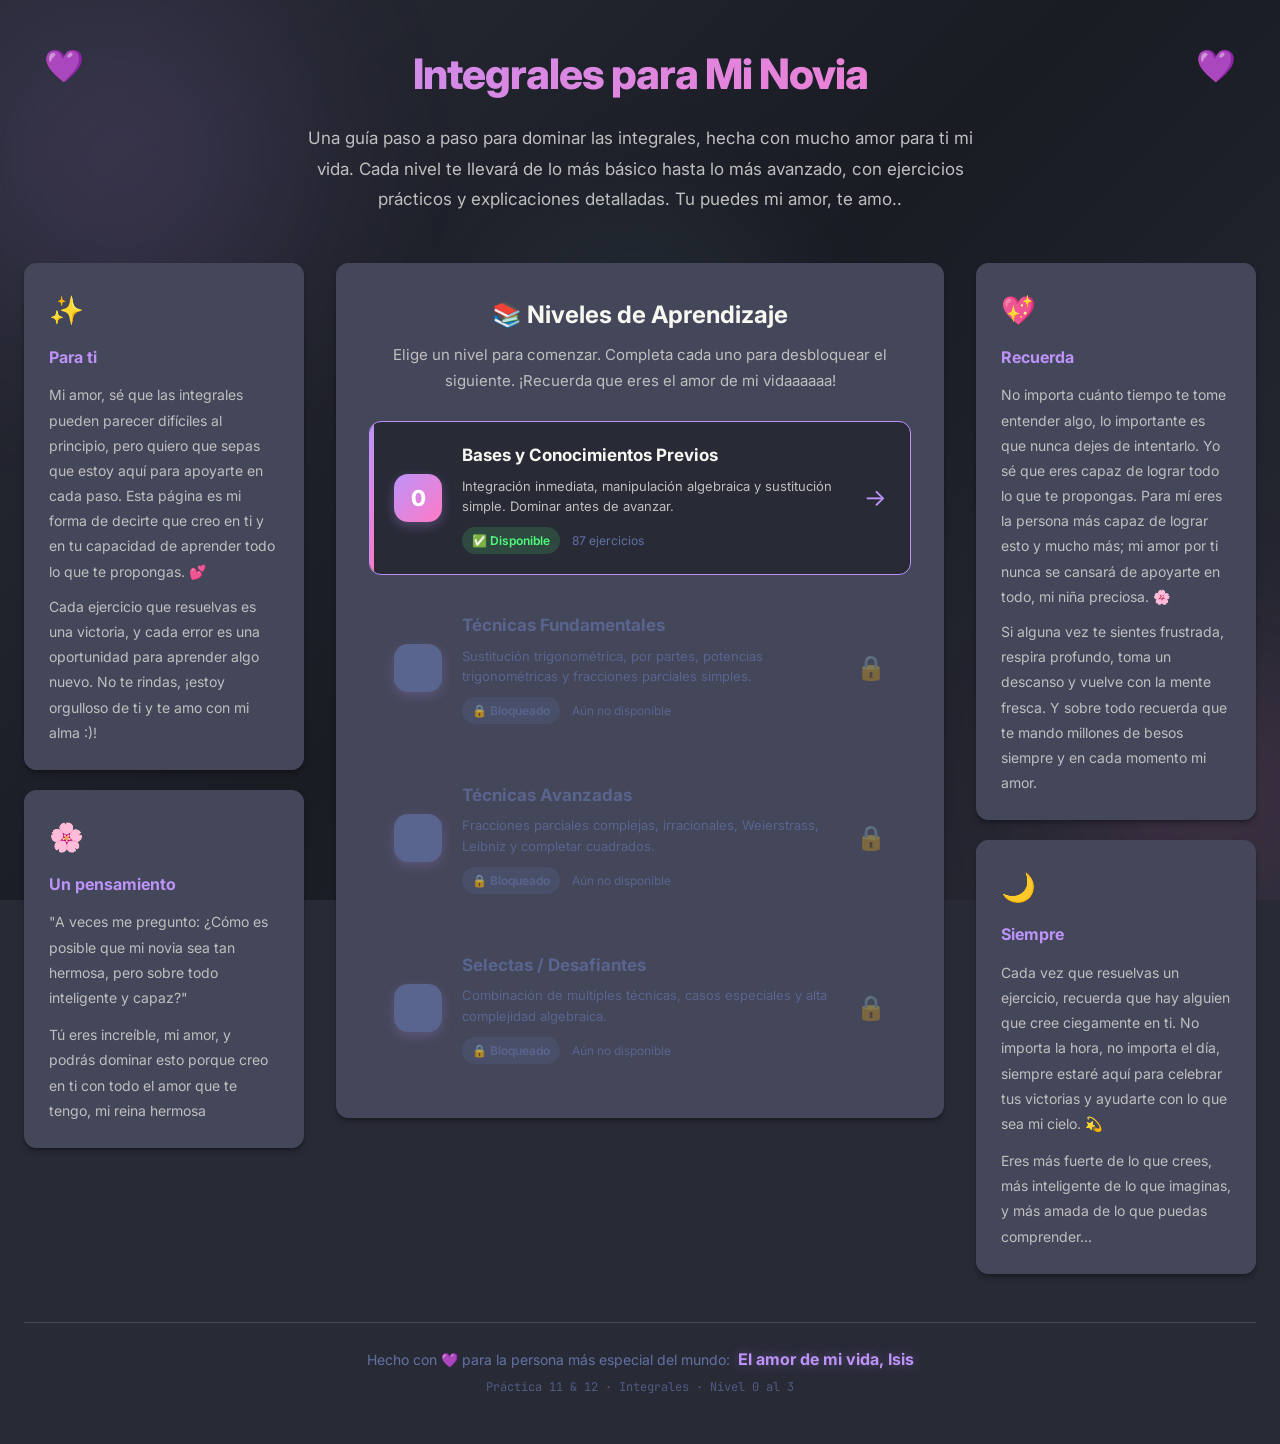
==== index.html @ 2cba355b "v1 de la web completa" ====
<!DOCTYPE html>
<html lang="es">
<head>
  <meta charset="UTF-8">
  <meta name="viewport" content="width=device-width, initial-scale=1.0">
  <title>Integrales — Para Mi Novia ❤️</title>

  <link href="https://fonts.googleapis.com/css2?family=Inter:wght@300;400;500;600;700&family=JetBrains+Mono:wght@400;500&display=swap" rel="stylesheet">
  <link rel="stylesheet" href="styles.css">
</head>
<body>

  <!-- FONDO ANIMADO -->
  <div class="gradient-bg" id="gradientBg">
    <div class="orb orb-1"></div>
    <div class="orb orb-2"></div>
    <div class="orb orb-3"></div>
  </div>

  <div class="container">

    <!-- HEADER -->
    <header class="main-header">
      <div class="heart-float">💜</div>
      <h1 class="main-title">Integrales para Mi Novia</h1>
      <p class="main-subtitle">
        <!-- EDITAR AQUÍ: Subtítulo / descripción general -->
        Una guía paso a paso para dominar las integrales, hecha con mucho amor para ti mi vida.
        Cada nivel te llevará de lo más básico hasta lo más avanzado, con ejercicios prácticos 
        y explicaciones detalladas. Tu puedes mi amor, te amo..
      </p>
      <div class="heart-float heart-right">💜</div>
    </header>

    <!-- CONTENIDO PRINCIPAL: 3 COLUMNAS -->
    <div class="main-content">

      <!-- COLUMNA IZQUIERDA: Mensajes personales -->
      <aside class="side-column left-column">
        <div class="side-card">
          <div class="side-icon">✨</div>
          <h3 class="side-title">Para ti</h3>
          <div class="side-text">
            <!-- EDITAR AQUÍ: Primer mensaje personal izquierdo -->
            <p>
              Mi amor, sé que las integrales pueden parecer difíciles al principio, 
              pero quiero que sepas que estoy aquí para apoyarte en cada paso. 
              Esta página es mi forma de decirte que creo en ti y en tu capacidad 
              de aprender todo lo que te propongas. 💕
            </p>
            <p>
              Cada ejercicio que resuelvas es una victoria, y cada error es una 
              oportunidad para aprender algo nuevo. No te rindas, ¡estoy orgulloso de ti y te amo con mi alma :)!
            </p>
          </div>
        </div>

        <div class="side-card">
          <div class="side-icon">🌸</div>
          <h3 class="side-title">Un pensamiento</h3>
          <div class="side-text">
            <!-- EDITAR AQUÍ: Segundo mensaje personal izquierdo -->
            <p>
              "A veces me pregunto: ¿Cómo es posible que mi novia sea tan hermosa, pero sobre todo inteligente y capaz?"
            </p>
            <p style="margin-top: 12px;">
              Tú eres increíble, mi amor, y podrás dominar esto porque creo en ti con todo el amor que te tengo, mi reina hermosa
            </p>
          </div>
        </div>
      </aside>

      <!-- COLUMNA CENTRAL: Menú de niveles -->
      <main class="center-column">
        <div class="levels-container">
          <h2 class="levels-title">📚 Niveles de Aprendizaje</h2>
          <p class="levels-desc">
            <!-- EDITAR AQUÍ: Descripción de los niveles -->
            Elige un nivel para comenzar. Completa cada uno para desbloquear el siguiente. 
            ¡Recuerda que eres el amor de mi vidaaaaaa!
          </p>

          <!-- NIVEL 0: Disponible -->
          <a href="nivel_0/nivel_0.html" class="level-card available">
            <div class="level-number">0</div>
            <div class="level-info">
              <h3>Bases y Conocimientos Previos</h3>
              <p>Integración inmediata, manipulación algebraica y sustitución simple. Dominar antes de avanzar.</p>
              <div class="level-meta">
                <span class="level-status">✅ Disponible</span>
                <span class="level-count">87 ejercicios</span>
              </div>
            </div>
            <div class="level-arrow">→</div>
          </a>

          <!-- NIVEL 1: Bloqueado -->
          <div class="level-card locked" id="level1Card">
            <div class="level-number">1</div>
            <div class="level-info">
              <h3>Técnicas Fundamentales</h3>
              <p>Sustitución trigonométrica, por partes, potencias trigonométricas y fracciones parciales simples.</p>
              <div class="level-meta">
                <span class="level-status">🔒 Bloqueado</span>
                <span class="level-count">Aún no disponible</span>
              </div>
            </div>
            <div class="level-lock">🔒</div>
          </div>

          <!-- NIVEL 2: Bloqueado -->
          <div class="level-card locked" id="level2Card">
            <div class="level-number">2</div>
            <div class="level-info">
              <h3>Técnicas Avanzadas</h3>
              <p>Fracciones parciales complejas, irracionales, Weierstrass, Leibniz y completar cuadrados.</p>
              <div class="level-meta">
                <span class="level-status">🔒 Bloqueado</span>
                <span class="level-count">Aún no disponible</span>
              </div>
            </div>
            <div class="level-lock">🔒</div>
          </div>

          <!-- NIVEL 3: Bloqueado -->
          <div class="level-card locked" id="level3Card">
            <div class="level-number">3</div>
            <div class="level-info">
              <h3>Selectas / Desafiantes</h3>
              <p>Combinación de múltiples técnicas, casos especiales y alta complejidad algebraica.</p>
              <div class="level-meta">
                <span class="level-status">🔒 Bloqueado</span>
                <span class="level-count">Aún no disponible</span>
              </div>
            </div>
            <div class="level-lock">🔒</div>
          </div>

        </div>

        <!-- Barra de progreso global (oculta si no hay progreso) -->
        <div class="global-progress" id="globalProgress" style="display: none;">
          <div class="progress-header">
            <span>🎯 Progreso en Nivel 0</span>
            <span id="globalPercent">0%</span>
          </div>
          <div class="progress-bar-bg">
            <div class="progress-bar-fill" id="globalProgressBar" style="width: 0%"></div>
          </div>
          <p class="progress-text" id="progressMsg">Completa el Nivel 0 para desbloquear el Nivel 1</p>
        </div>
      </main>

      <!-- COLUMNA DERECHA: Mensajes personales -->
      <aside class="side-column right-column">
        <div class="side-card">
          <div class="side-icon">💖</div>
          <h3 class="side-title">Recuerda</h3>
          <div class="side-text">
            <!-- EDITAR AQUÍ: Primer mensaje personal derecho -->
            <p>
              No importa cuánto tiempo te tome entender algo, lo importante 
              es que nunca dejes de intentarlo. Yo sé que eres capaz de 
              lograr todo lo que te propongas. Para mí eres la persona más capaz de lograr esto y mucho más; mi amor por ti nunca se cansará de apoyarte en todo, mi niña preciosa. 🌸
            </p>
            <p>
              Si alguna vez te sientes frustrada, respira profundo, toma un 
              descanso y vuelve con la mente fresca. Y sobre todo recuerda que te mando millones de besos siempre y en cada momento mi amor.
            </p>
          </div>
        </div>

        <div class="side-card">
          <div class="side-icon">🌙</div>
          <h3 class="side-title">Siempre</h3>
          <div class="side-text">
            <!-- EDITAR AQUÍ: Segundo mensaje personal derecho -->
            <p>
              Cada vez que resuelvas un ejercicio, recuerda que hay alguien 
              que cree ciegamente en ti. No importa la hora, no importa el día, 
              siempre estaré aquí para celebrar tus victorias y ayudarte con 
              lo que sea mi cielo. 💫
            </p>
            <p style="margin-top: 12px;">
              Eres más fuerte de lo que crees, más inteligente de lo que imaginas, 
              y más amada de lo que puedas comprender...
            </p>
          </div>
        </div>
      </aside>

    </div>

    <!-- FOOTER -->
    <footer class="main-footer">
      <p>
        Hecho con 💜 para la persona más especial del mundo:
        <span class="footer-isis">El amor de mi vida, Isis</span>
      </p>
      <p class="footer-sub">Práctica 11 & 12 · Integrales · Nivel 0 al 3</p>
    </footer>

  </div>

  <script src="script.js"></script>
</body>
</html>
---- styles.css ----
/* =========================================================
   VARIABLES Y RESET — PALETA DRACULA
   ========================================================= */
:root {
  --bg-primary:   #282a36;
  --bg-secondary: #44475a;
  --bg-card:      #6272a4;
  --bg-hover:     #bd93f9;
  --accent-primary:   #bd93f9;
  --accent-secondary: #ff79c6;
  --accent-success:   #50fa7b;
  --accent-warning:   #ffb86c;
  --accent-danger:    #ff5555;
  --accent-cyan:      #8be9fd;
  --text-primary:   #f8f8f2;
  --text-secondary: #bfbfbf;
  --text-muted:     #6272a4;
  --border:         #44475a;
  --shadow: 0 4px 6px -1px rgba(0,0,0,0.3), 0 2px 4px -2px rgba(0,0,0,0.3);
  --radius: 12px;
}

* { box-sizing: border-box; margin: 0; padding: 0; }

body {
  font-family: 'Inter', sans-serif;
  background: var(--bg-primary);
  color: var(--text-primary);
  min-height: 100vh;
  overflow-x: hidden;
  line-height: 1.6;
}

/* =========================================================
   FONDO ANIMADO CON GRADIENTE Y ORBES
   ========================================================= */
.gradient-bg {
  position: fixed;
  top: 0; left: 0; width: 100%; height: 100%;
  z-index: -1;
  background: linear-gradient(135deg, #282a36 0%, #1a1c24 50%, #282a36 100%);
  overflow: hidden;
}

.orb {
  position: absolute;
  border-radius: 50%;
  filter: blur(80px);
  opacity: 0.5;
  transition: transform 0.3s ease-out;
  will-change: transform;
}

.orb-1 {
  width: 500px; height: 500px;
  background: radial-gradient(circle, rgba(189,147,249,0.4) 0%, transparent 70%);
  top: -10%; left: -10%;
}

.orb-2 {
  width: 400px; height: 400px;
  background: radial-gradient(circle, rgba(255,121,198,0.35) 0%, transparent 70%);
  bottom: -10%; right: -10%;
}

.orb-3 {
  width: 350px; height: 350px;
  background: radial-gradient(circle, rgba(139,233,253,0.3) 0%, transparent 70%);
  top: 40%; left: 50%;
  transform: translate(-50%, -50%);
}

/* =========================================================
   CONTENEDOR PRINCIPAL
   ========================================================= */
.container {
  max-width: 1400px;
  margin: 0 auto;
  padding: 40px 24px;
  position: relative;
  z-index: 1;
}

/* =========================================================
   HEADER
   ========================================================= */
.main-header {
  text-align: center;
  margin-bottom: 48px;
  position: relative;
}

.heart-float {
  font-size: 32px;
  display: inline-block;
  animation: float 3s ease-in-out infinite;
  position: absolute;
  left: 20px;
  top: 0;
}

.heart-right {
  left: auto;
  right: 20px;
  animation-delay: 1.5s;
}

@keyframes float {
  0%, 100% { transform: translateY(0); }
  50% { transform: translateY(-10px); }
}

.main-title {
  font-size: 42px;
  font-weight: 800;
  background: linear-gradient(135deg, var(--accent-primary), var(--accent-secondary));
  -webkit-background-clip: text;
  -webkit-text-fill-color: transparent;
  background-clip: text;
  margin-bottom: 16px;
  letter-spacing: -1px;
}

.main-subtitle {
  font-size: 17px;
  color: var(--text-secondary);
  max-width: 700px;
  margin: 0 auto;
  line-height: 1.8;
}

/* =========================================================
   LAYOUT DE 3 COLUMNAS
   ========================================================= */
.main-content {
  display: grid;
  grid-template-columns: 280px 1fr 280px;
  gap: 32px;
  align-items: start;
}

/* =========================================================
   COLUMNAS LATERALES
   ========================================================= */
.side-column {
  display: flex;
  flex-direction: column;
  gap: 20px;
  position: sticky;
  top: 24px;
}

.side-card {
  background: var(--bg-secondary);
  border: 1px solid var(--border);
  border-radius: var(--radius);
  padding: 24px;
  box-shadow: var(--shadow);
  transition: transform 0.2s, box-shadow 0.2s;
}

.side-card:hover {
  transform: translateY(-4px);
  box-shadow: 0 8px 24px rgba(189, 147, 249, 0.15);
}

.side-icon {
  font-size: 28px;
  margin-bottom: 12px;
}

.side-title {
  font-size: 16px;
  font-weight: 700;
  color: var(--accent-primary);
  margin-bottom: 12px;
}

.side-text {
  font-size: 14px;
  color: var(--text-secondary);
  line-height: 1.8;
}

.side-text p {
  margin-bottom: 10px;
}

.side-text p:last-child {
  margin-bottom: 0;
}

/* =========================================================
   COLUMNA CENTRAL — NIVELES
   ========================================================= */
.center-column {
  display: flex;
  flex-direction: column;
  gap: 24px;
}

.levels-container {
  background: var(--bg-secondary);
  border: 1px solid var(--border);
  border-radius: var(--radius);
  padding: 32px;
  box-shadow: var(--shadow);
}

.levels-title {
  font-size: 24px;
  font-weight: 700;
  color: var(--text-primary);
  margin-bottom: 8px;
  text-align: center;
}

.levels-desc {
  font-size: 15px;
  color: var(--text-secondary);
  text-align: center;
  margin-bottom: 28px;
  line-height: 1.7;
}

/* =========================================================
   TARJETAS DE NIVEL
   ========================================================= */
.level-card {
  display: flex;
  align-items: center;
  gap: 20px;
  padding: 20px 24px;
  border-radius: 12px;
  margin-bottom: 16px;
  border: 1px solid var(--border);
  transition: all 0.3s ease;
  text-decoration: none;
  position: relative;
  overflow: hidden;
}

.level-card:last-child {
  margin-bottom: 0;
}

/* Nivel disponible */
.level-card.available {
  background: var(--bg-primary);
  border-color: var(--accent-primary);
  cursor: pointer;
}

.level-card.available::before {
  content: '';
  position: absolute;
  left: 0; top: 0; bottom: 0;
  width: 4px;
  background: linear-gradient(180deg, var(--accent-primary), var(--accent-secondary));
  border-radius: 12px 0 0 12px;
}

.level-card.available:hover {
  transform: translateX(8px);
  box-shadow: 0 4px 20px rgba(189, 147, 249, 0.25);
  border-color: var(--accent-primary);
}

/* Nivel bloqueado */
.level-card.locked {
  background: rgba(68, 71, 90, 0.5);
  border-color: var(--border);
  opacity: 0.7;
  cursor: not-allowed;
}

.level-card.locked .level-number {
  background: var(--bg-card);
  color: var(--text-muted);
}

.level-card.locked h3 {
  color: var(--text-muted);
}

.level-card.locked p {
  color: var(--text-muted);
}

.level-number {
  width: 48px;
  height: 48px;
  border-radius: 14px;
  background: linear-gradient(135deg, var(--accent-primary), var(--accent-secondary));
  color: white;
  font-size: 22px;
  font-weight: 800;
  display: flex;
  align-items: center;
  justify-content: center;
  flex-shrink: 0;
  box-shadow: 0 4px 12px rgba(189, 147, 249, 0.3);
}

.level-info {
  flex: 1;
}

.level-info h3 {
  font-size: 17px;
  font-weight: 700;
  color: var(--text-primary);
  margin-bottom: 6px;
}

.level-info p {
  font-size: 13px;
  color: var(--text-secondary);
  line-height: 1.6;
  margin-bottom: 10px;
}

.level-meta {
  display: flex;
  gap: 12px;
  align-items: center;
}

.level-status {
  font-size: 12px;
  font-weight: 600;
  padding: 4px 10px;
  border-radius: 20px;
}

.level-card.available .level-status {
  background: rgba(80, 250, 123, 0.15);
  color: var(--accent-success);
}

.level-card.locked .level-status {
  background: rgba(98, 114, 164, 0.3);
  color: var(--text-muted);
}

.level-count {
  font-size: 12px;
  color: var(--text-muted);
}

.level-arrow {
  font-size: 24px;
  color: var(--accent-primary);
  transition: transform 0.2s;
}

.level-card.available:hover .level-arrow {
  transform: translateX(4px);
}

.level-lock {
  font-size: 24px;
  opacity: 0.5;
}

/* =========================================================
   BARRA DE PROGRESO GLOBAL
   ========================================================= */
.global-progress {
  background: var(--bg-secondary);
  border: 1px solid var(--border);
  border-radius: var(--radius);
  padding: 24px;
  box-shadow: var(--shadow);
}

.progress-header {
  display: flex;
  justify-content: space-between;
  align-items: center;
  margin-bottom: 12px;
  font-size: 14px;
  font-weight: 600;
  color: var(--text-primary);
}

.progress-bar-bg {
  width: 100%;
  height: 10px;
  background: var(--bg-primary);
  border-radius: 10px;
  overflow: hidden;
  margin-bottom: 10px;
}

.progress-bar-fill {
  height: 100%;
  background: linear-gradient(90deg, var(--accent-primary), var(--accent-secondary));
  border-radius: 10px;
  transition: width 0.6s ease;
  box-shadow: 0 0 12px rgba(189, 147, 249, 0.4);
}

.progress-text {
  font-size: 13px;
  color: var(--text-muted);
  text-align: center;
}

/* =========================================================
   FOOTER
   ========================================================= */
.main-footer {
  text-align: center;
  margin-top: 48px;
  padding-top: 24px;
  border-top: 1px solid var(--border);
}

.main-footer p {
  color: var(--text-muted);
  font-size: 14px;
  margin-bottom: 6px;
}

.footer-isis {
  color: var(--accent-primary);
  font-weight: 700;
  font-size: 16px;
  text-shadow: 0 0 12px rgba(189, 147, 249, 0.4);
  display: inline-block;
  margin-left: 4px;
}

.footer-sub {
  font-family: 'JetBrains Mono', monospace;
  font-size: 12px !important;
  color: var(--text-muted);
  opacity: 0.7;
}

/* =========================================================
   RESPONSIVE
   ========================================================= */
@media (max-width: 1200px) {
  .main-content {
    grid-template-columns: 1fr;
    max-width: 700px;
    margin: 0 auto;
  }

  .side-column {
    position: static;
    flex-direction: row;
    flex-wrap: wrap;
  }

  .side-card {
    flex: 1;
    min-width: 280px;
  }

  .heart-float {
    display: none;
  }
}

@media (max-width: 600px) {
  .container {
    padding: 20px 16px;
  }

  .main-title {
    font-size: 28px;
  }

  .main-subtitle {
    font-size: 15px;
  }

  .levels-container {
    padding: 20px;
  }

  .level-card {
    padding: 16px;
    gap: 14px;
  }

  .level-number {
    width: 40px;
    height: 40px;
    font-size: 18px;
  }

  .level-info h3 {
    font-size: 15px;
  }

  .side-column {
    flex-direction: column;
  }

  .side-card {
    min-width: auto;
  }

  .footer-isis {
    display: block;
    margin-top: 4px;
    margin-left: 0;
  }
}
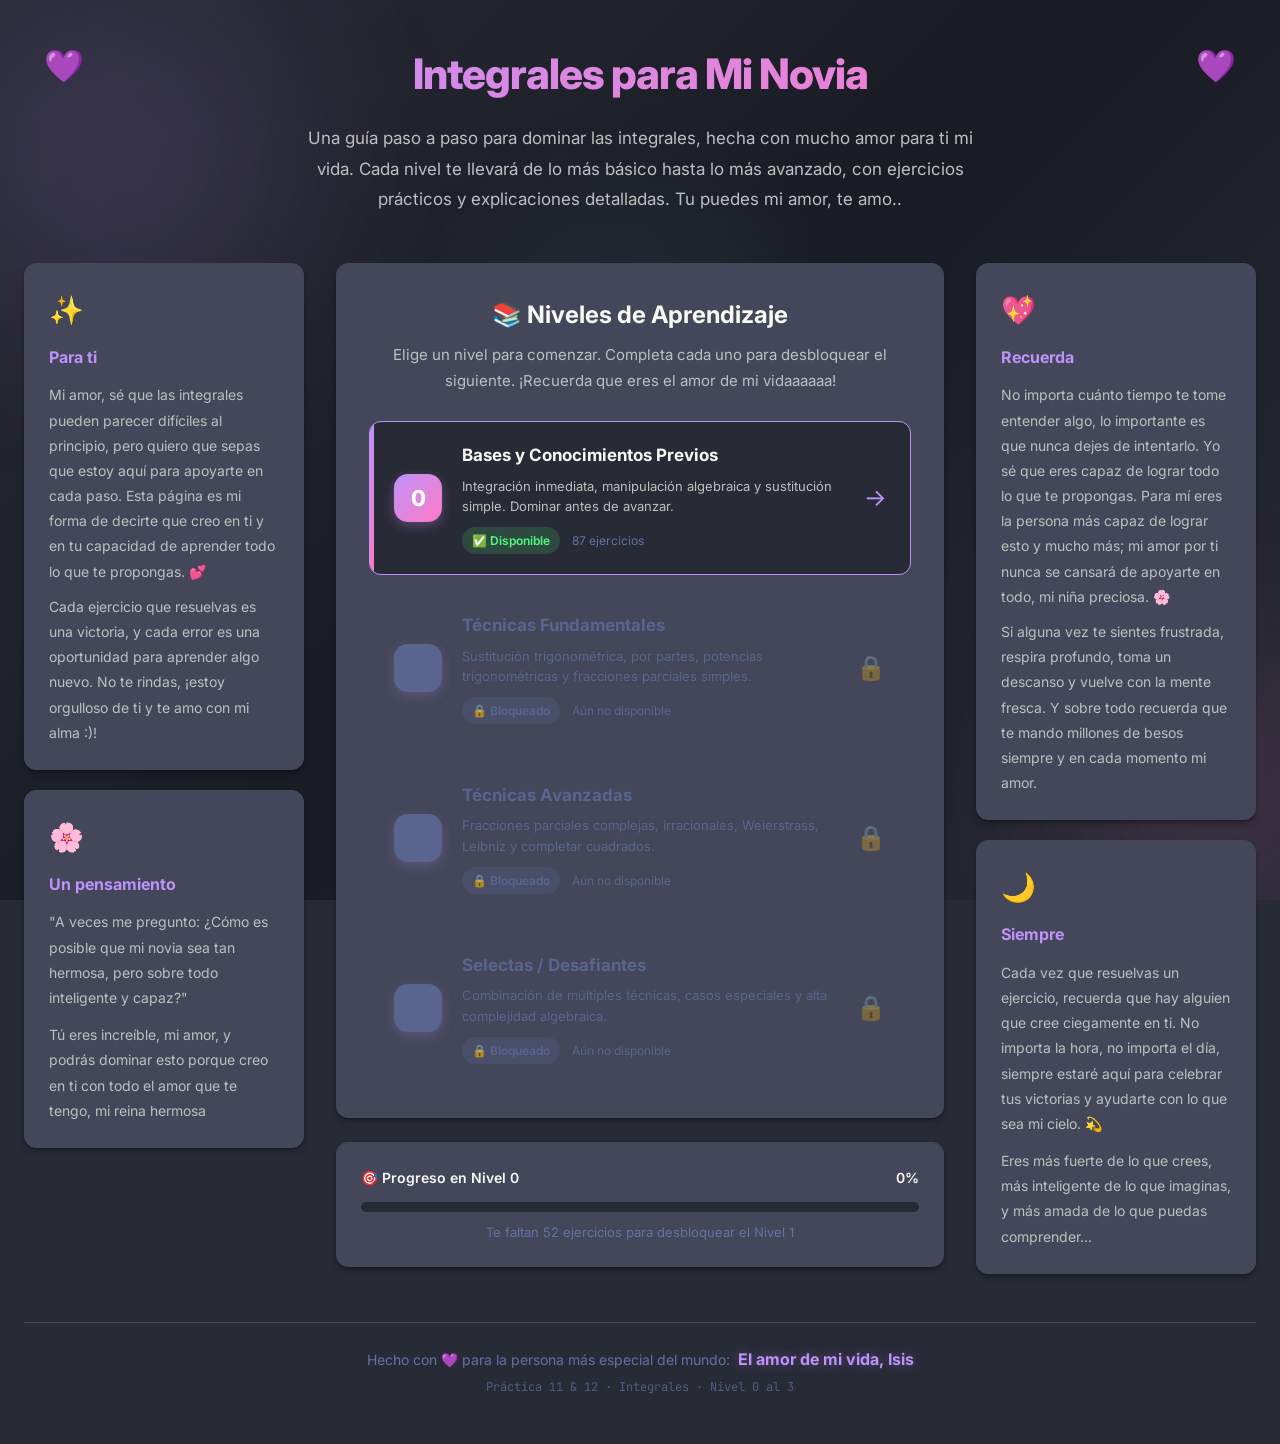
==== commit 2aa9c71a: "v1 de la web integración de nivel 2" ====
--- a/index.html
+++ b/index.html
@@ -7,6 +7,7 @@
 
   <link href="https://fonts.googleapis.com/css2?family=Inter:wght@300;400;500;600;700&family=JetBrains+Mono:wght@400;500&display=swap" rel="stylesheet">
   <link rel="stylesheet" href="styles.css">
+<base target="_blank">
 </head>
 <body>
 
@@ -24,7 +25,6 @@
       <div class="heart-float">💜</div>
       <h1 class="main-title">Integrales para Mi Novia</h1>
       <p class="main-subtitle">
-        <!-- EDITAR AQUÍ: Subtítulo / descripción general -->
         Una guía paso a paso para dominar las integrales, hecha con mucho amor para ti mi vida.
         Cada nivel te llevará de lo más básico hasta lo más avanzado, con ejercicios prácticos 
         y explicaciones detalladas. Tu puedes mi amor, te amo..
@@ -41,7 +41,6 @@
           <div class="side-icon">✨</div>
           <h3 class="side-title">Para ti</h3>
           <div class="side-text">
-            <!-- EDITAR AQUÍ: Primer mensaje personal izquierdo -->
             <p>
               Mi amor, sé que las integrales pueden parecer difíciles al principio, 
               pero quiero que sepas que estoy aquí para apoyarte en cada paso. 
@@ -59,7 +58,6 @@
           <div class="side-icon">🌸</div>
           <h3 class="side-title">Un pensamiento</h3>
           <div class="side-text">
-            <!-- EDITAR AQUÍ: Segundo mensaje personal izquierdo -->
             <p>
               "A veces me pregunto: ¿Cómo es posible que mi novia sea tan hermosa, pero sobre todo inteligente y capaz?"
             </p>
@@ -75,51 +73,50 @@
         <div class="levels-container">
           <h2 class="levels-title">📚 Niveles de Aprendizaje</h2>
           <p class="levels-desc">
-            <!-- EDITAR AQUÍ: Descripción de los niveles -->
             Elige un nivel para comenzar. Completa cada uno para desbloquear el siguiente. 
             ¡Recuerda que eres el amor de mi vidaaaaaa!
           </p>
 
           <!-- NIVEL 0: Disponible -->
-          <a href="nivel_0/nivel_0.html" class="level-card available">
+          <a href="nivel_0/nivel_0.html" class="level-card available" id="level0Card">
             <div class="level-number">0</div>
             <div class="level-info">
               <h3>Bases y Conocimientos Previos</h3>
               <p>Integración inmediata, manipulación algebraica y sustitución simple. Dominar antes de avanzar.</p>
               <div class="level-meta">
-                <span class="level-status">✅ Disponible</span>
-                <span class="level-count">87 ejercicios</span>
+                <span class="level-status" id="level0Status">✅ Disponible</span>
+                <span class="level-count" id="level0Count">87 ejercicios</span>
               </div>
             </div>
             <div class="level-arrow">→</div>
           </a>
 
-          <!-- NIVEL 1: Bloqueado -->
+          <!-- NIVEL 1: Bloqueado / Desbloqueado -->
           <div class="level-card locked" id="level1Card">
             <div class="level-number">1</div>
             <div class="level-info">
               <h3>Técnicas Fundamentales</h3>
               <p>Sustitución trigonométrica, por partes, potencias trigonométricas y fracciones parciales simples.</p>
               <div class="level-meta">
-                <span class="level-status">🔒 Bloqueado</span>
-                <span class="level-count">Aún no disponible</span>
-              </div>
-            </div>
-            <div class="level-lock">🔒</div>
-          </div>
-
-          <!-- NIVEL 2: Bloqueado -->
+                <span class="level-status" id="level1Status">🔒 Bloqueado</span>
+                <span class="level-count" id="level1Count">Aún no disponible</span>
+              </div>
+            </div>
+            <div class="level-lock" id="level1Lock">🔒</div>
+          </div>
+
+          <!-- NIVEL 2: Bloqueado / Desbloqueado -->
           <div class="level-card locked" id="level2Card">
             <div class="level-number">2</div>
             <div class="level-info">
               <h3>Técnicas Avanzadas</h3>
               <p>Fracciones parciales complejas, irracionales, Weierstrass, Leibniz y completar cuadrados.</p>
               <div class="level-meta">
-                <span class="level-status">🔒 Bloqueado</span>
-                <span class="level-count">Aún no disponible</span>
-              </div>
-            </div>
-            <div class="level-lock">🔒</div>
+                <span class="level-status" id="level2Status">🔒 Bloqueado</span>
+                <span class="level-count" id="level2Count">Aún no disponible</span>
+              </div>
+            </div>
+            <div class="level-lock" id="level2Lock">🔒</div>
           </div>
 
           <!-- NIVEL 3: Bloqueado -->
@@ -138,17 +135,44 @@
 
         </div>
 
-        <!-- Barra de progreso global (oculta si no hay progreso) -->
-        <div class="global-progress" id="globalProgress" style="display: none;">
-          <div class="progress-header">
-            <span>🎯 Progreso en Nivel 0</span>
-            <span id="globalPercent">0%</span>
-          </div>
-          <div class="progress-bar-bg">
-            <div class="progress-bar-fill" id="globalProgressBar" style="width: 0%"></div>
-          </div>
-          <p class="progress-text" id="progressMsg">Completa el Nivel 0 para desbloquear el Nivel 1</p>
-        </div>
+        <!-- Barras de progreso -->
+        <div class="progress-section" id="progressSection">
+          <!-- Progreso Nivel 0 -->
+          <div class="global-progress" id="progressLevel0" style="display: none;">
+            <div class="progress-header">
+              <span>🎯 Progreso en Nivel 0</span>
+              <span id="percentLevel0">0%</span>
+            </div>
+            <div class="progress-bar-bg">
+              <div class="progress-bar-fill" id="barLevel0" style="width: 0%"></div>
+            </div>
+            <p class="progress-text" id="msgLevel0">Completa el Nivel 0 para desbloquear el Nivel 1</p>
+          </div>
+
+          <!-- Progreso Nivel 1 -->
+          <div class="global-progress" id="progressLevel1" style="display: none;">
+            <div class="progress-header">
+              <span>🎯 Progreso en Nivel 1</span>
+              <span id="percentLevel1">0%</span>
+            </div>
+            <div class="progress-bar-bg">
+              <div class="progress-bar-fill" id="barLevel1" style="width: 0%"></div>
+            </div>
+            <p class="progress-text" id="msgLevel1">Completa el Nivel 1 para desbloquear el Nivel 2</p>
+          </div>
+        </div>
+
+        <!-- Progreso Nivel 2 -->
+          <div class="global-progress" id="progressLevel2" style="display: none;">
+            <div class="progress-header">
+              <span>🎯 Progreso en Nivel 2</span>
+              <span id="percentLevel2">0%</span>
+            </div>
+            <div class="progress-bar-bg">
+              <div class="progress-bar-fill" id="barLevel2" style="width: 0%"></div>
+            </div>
+            <p class="progress-text" id="msgLevel2">Completa el Nivel 2 para dominar todas las técnicas</p>
+          </div>
       </main>
 
       <!-- COLUMNA DERECHA: Mensajes personales -->
@@ -157,7 +181,6 @@
           <div class="side-icon">💖</div>
           <h3 class="side-title">Recuerda</h3>
           <div class="side-text">
-            <!-- EDITAR AQUÍ: Primer mensaje personal derecho -->
             <p>
               No importa cuánto tiempo te tome entender algo, lo importante 
               es que nunca dejes de intentarlo. Yo sé que eres capaz de 
@@ -174,7 +197,6 @@
           <div class="side-icon">🌙</div>
           <h3 class="side-title">Siempre</h3>
           <div class="side-text">
-            <!-- EDITAR AQUÍ: Segundo mensaje personal derecho -->
             <p>
               Cada vez que resuelvas un ejercicio, recuerda que hay alguien 
               que cree ciegamente en ti. No importa la hora, no importa el día, 
